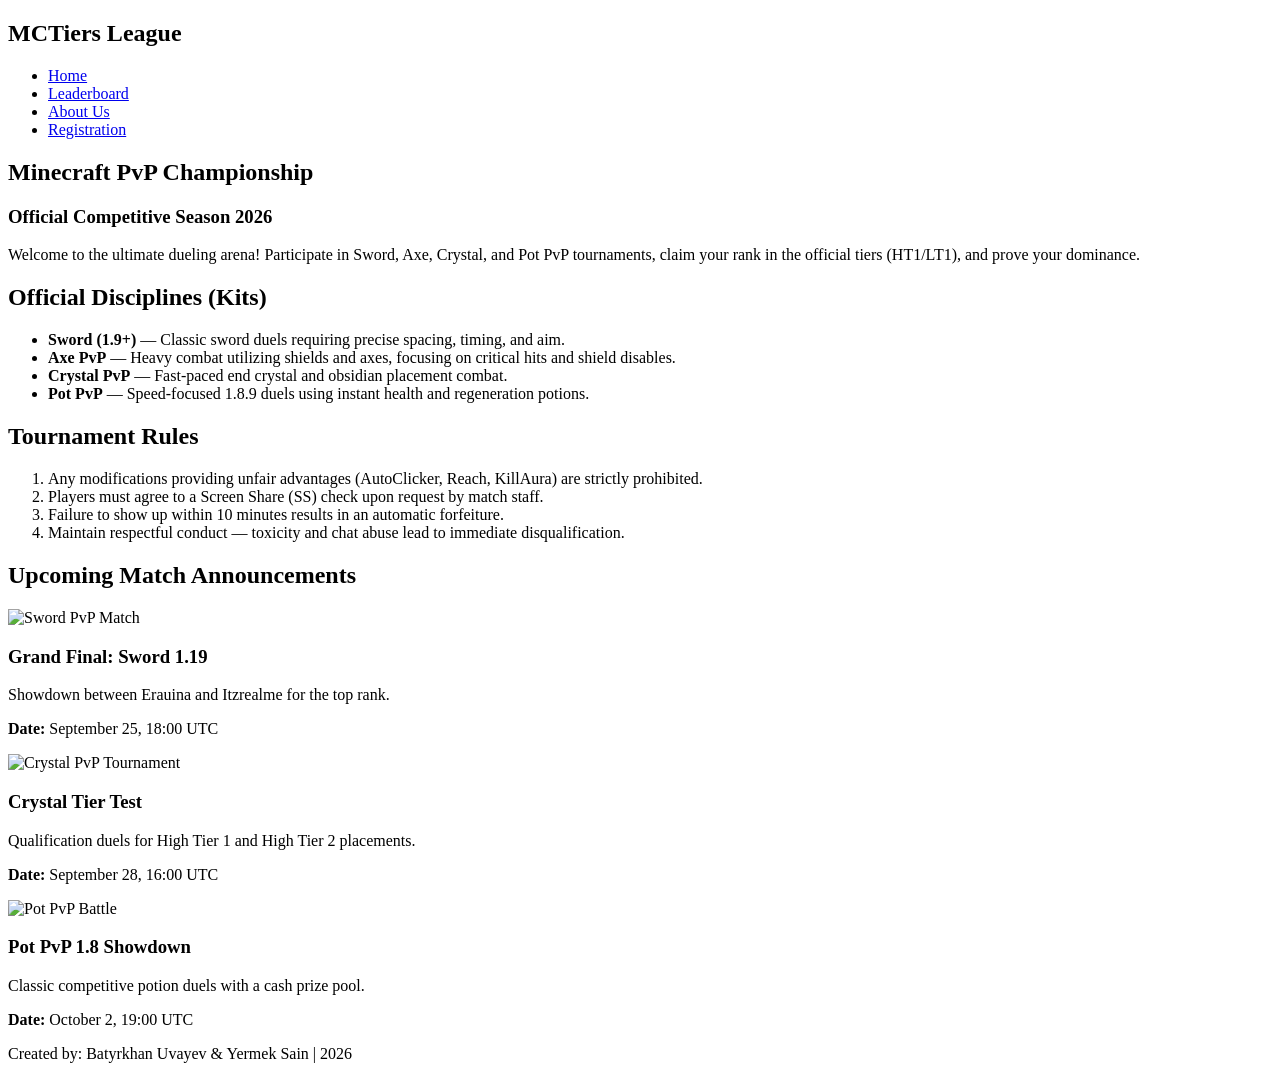
==== index.html @ 1cc75e9a "Commit 1" ====
<!DOCTYPE html>
<html lang="en">
<head>
    <meta charset="UTF-8">
    <meta name="viewport" content="width=device-width, initial-scale=1.0">
    <title>Minecraft PvP Championship - Hub</title>
    <link rel="stylesheet" href="css/style.css">
</head>
<body>

    <header id="main-header">
        <div class="container">
            <h2>MCTiers League</h2>
            <nav>
                <ul>
                    <li><a href="index.html" class="active">Home</a></li>
                    <li><a href="leaderboard.html">Leaderboard</a></li>
                    <li><a href="about.html">About Us</a></li>
                    <li><a href="contact.html">Registration</a></li>
                </ul>
            </nav>
        </div>
    </header>

    <main class="container">
        
        <section class="hero-banner">
            <h1>Minecraft PvP Championship</h1>
            <h3 class="subtitle">Official Competitive Season 2026</h3>
            <p>Welcome to the ultimate dueling arena! Participate in Sword, Axe, Crystal, and Pot PvP tournaments, claim your rank in the official tiers (HT1/LT1), and prove your dominance.</p>
        </section>

        <section class="rules-section">
            <h2>Official Disciplines (Kits)</h2>
            <ul>
                <li><strong>Sword (1.9+)</strong> — Classic sword duels requiring precise spacing, timing, and aim.</li>
                <li><strong>Axe PvP</strong> — Heavy combat utilizing shields and axes, focusing on critical hits and shield disables.</li>
                <li><strong>Crystal PvP</strong> — Fast-paced end crystal and obsidian placement combat.</li>
                <li><strong>Pot PvP</strong> — Speed-focused 1.8.9 duels using instant health and regeneration potions.</li>
            </ul>
        </section>

        <section class="rules-section">
            <h2>Tournament Rules</h2>
            <ol>
                <li>Any modifications providing unfair advantages (AutoClicker, Reach, KillAura) are strictly prohibited.</li>
                <li>Players must agree to a Screen Share (SS) check upon request by match staff.</li>
                <li>Failure to show up within 10 minutes results in an automatic forfeiture.</li>
                <li>Maintain respectful conduct — toxicity and chat abuse lead to immediate disqualification.</li>
            </ol>
        </section>

        <h2>Upcoming Match Announcements</h2>
        <div class="cards-grid">
            <div class="match-card">
                <img src="images/sword.png" alt="Sword PvP Match">
                <div class="card-body">
                    <h3>Grand Final: Sword 1.19</h3>
                    <p>Showdown between Erauina and Itzrealme for the top rank.</p>
                    <p><strong>Date:</strong> September 25, 18:00 UTC</p>
                </div>
            </div>

            <div class="match-card">
                <img src="images/crystal.png" alt="Crystal PvP Tournament">
                <div class="card-body">
                    <h3>Crystal Tier Test</h3>
                    <p>Qualification duels for High Tier 1 and High Tier 2 placements.</p>
                    <p><strong>Date:</strong> September 28, 16:00 UTC</p>
                </div>
            </div>

            <div class="match-card">
                <img src="images/pot.png" alt="Pot PvP Battle">
                <div class="card-body">
                    <h3>Pot PvP 1.8 Showdown</h3>
                    <p>Classic competitive potion duels with a cash prize pool.</p>
                    <p><strong>Date:</strong> October 2, 19:00 UTC</p>
                </div>
            </div>
        </div>

    </main>

    <footer>
        <p>Created by: Batyrkhan Uvayev & Yermek Sain | 2026</p>
    </footer>

</body>
</html>
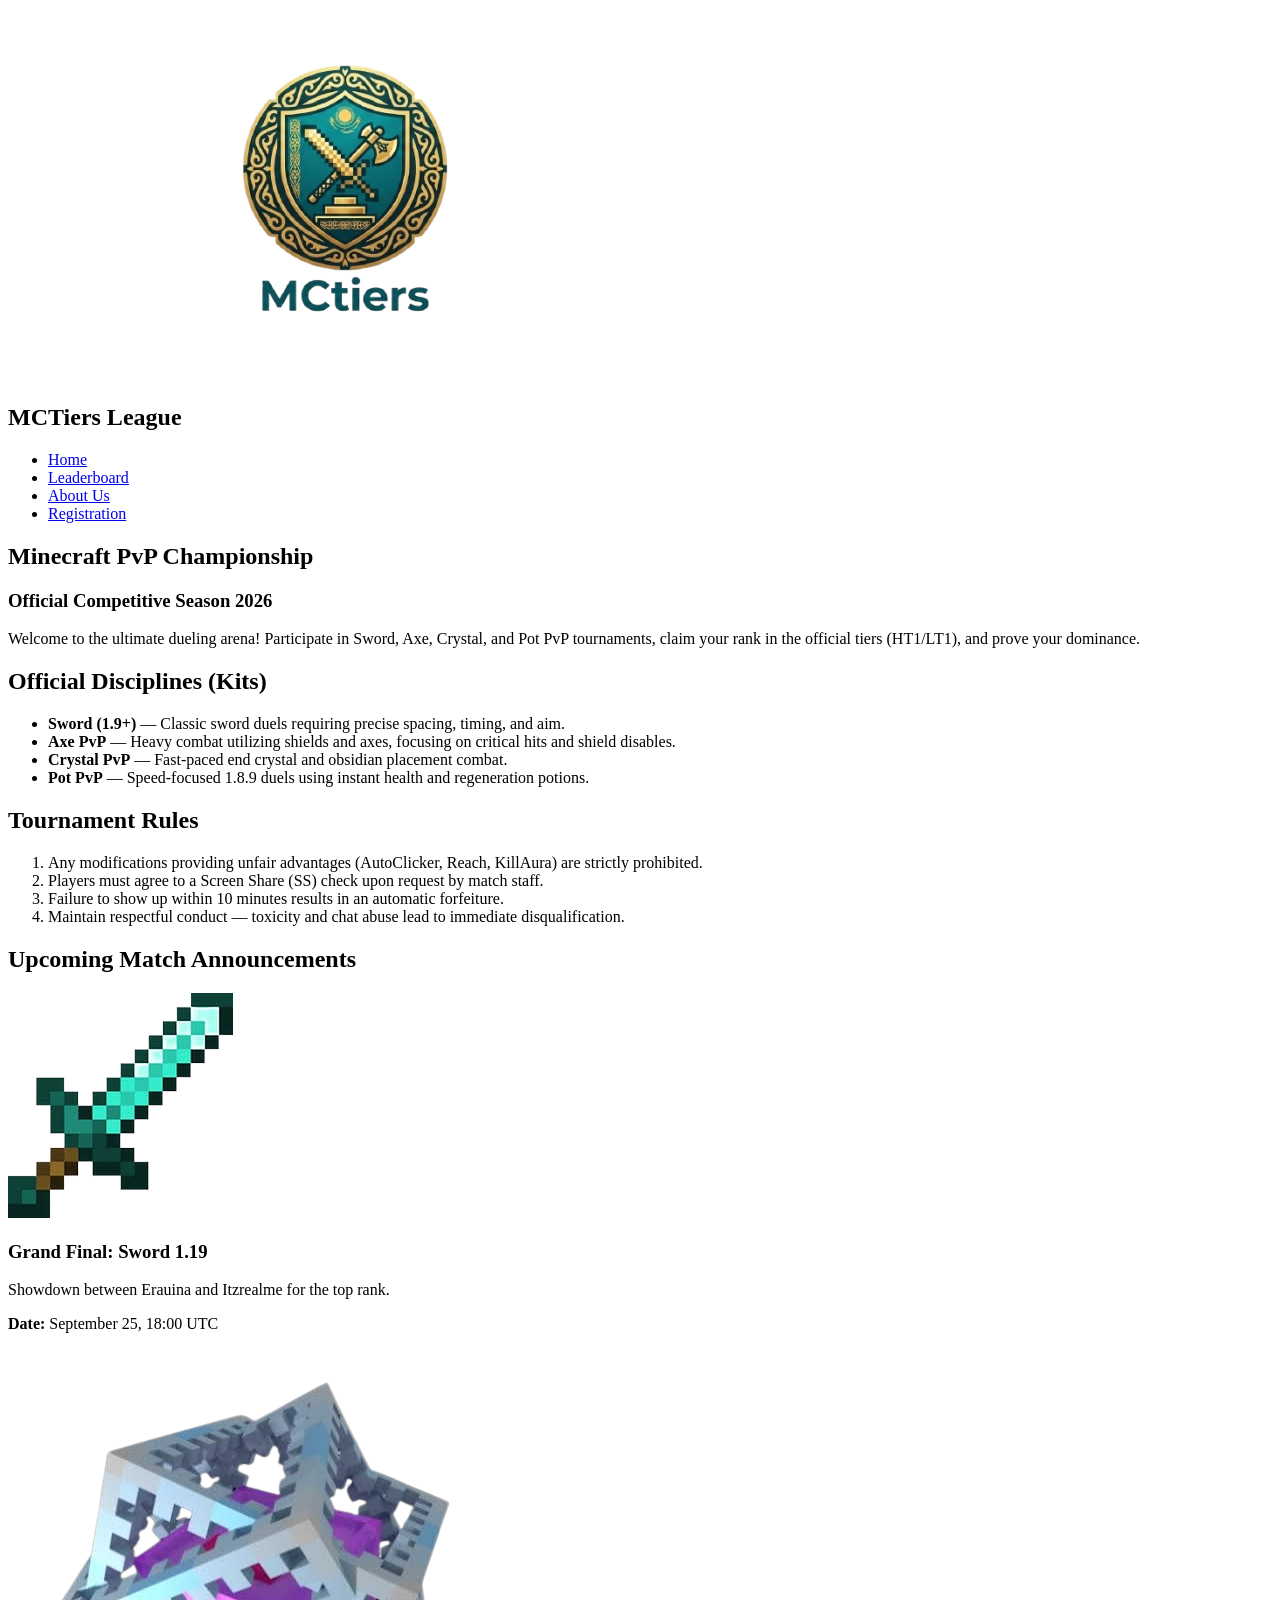
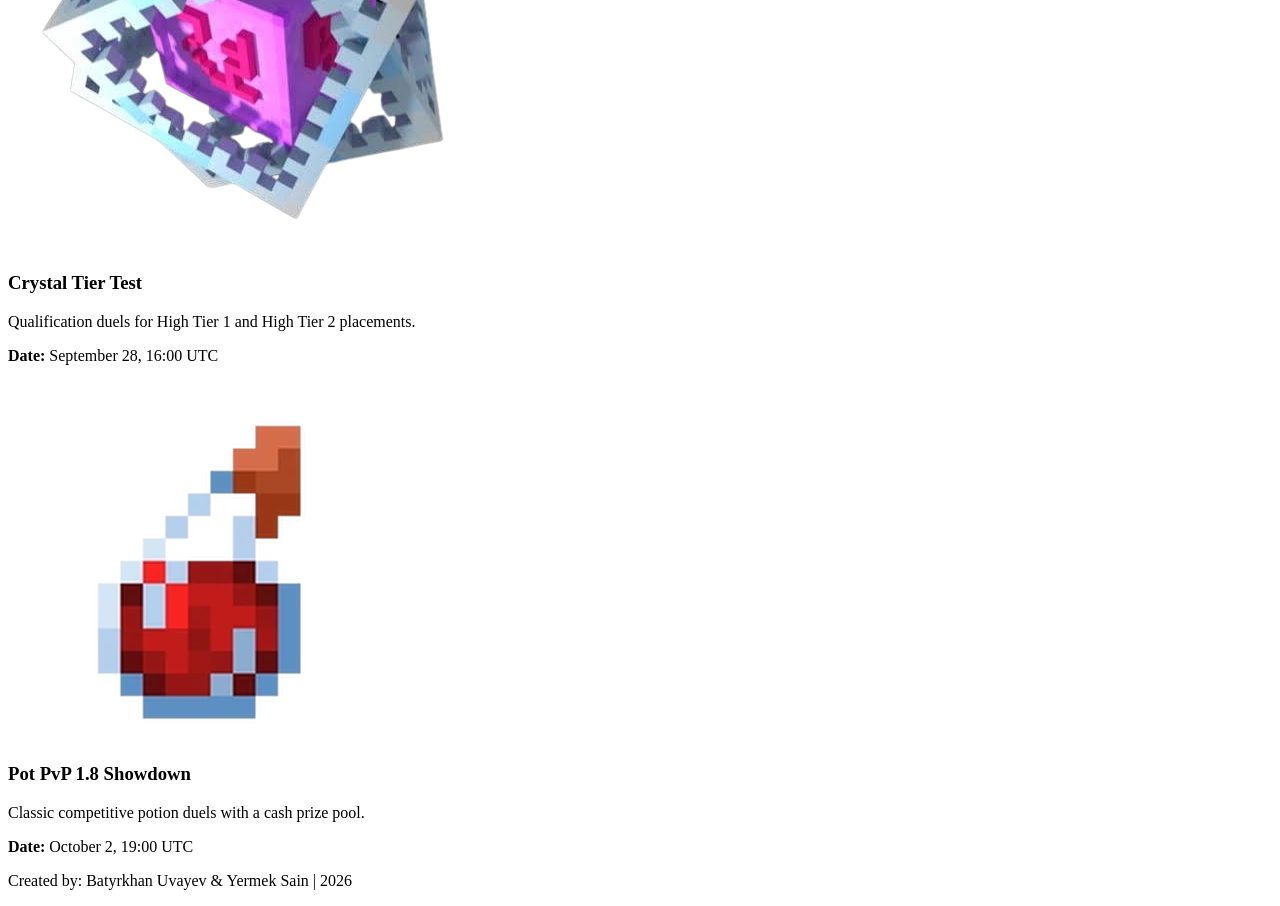
==== commit f06c1274: "final commit" ====
--- a/index.html
+++ b/index.html
@@ -10,7 +10,10 @@
 
     <header id="main-header">
         <div class="container">
-            <h2>MCTiers League</h2>
+            <div class="header-brand">
+                <img src="images/Gemini_Generated_Image_re1tjsre1tjsre1t-removebg-preview.png" alt="MCTiers Logo" class="logo-img">
+                <h2>MCTiers League</h2>
+            </div>
             <nav>
                 <ul>
                     <li><a href="index.html" class="active">Home</a></li>
@@ -53,7 +56,7 @@
         <h2>Upcoming Match Announcements</h2>
         <div class="cards-grid">
             <div class="match-card">
-                <img src="images/sword.png" alt="Sword PvP Match">
+                <img src="images/Без_названия-removebg-preview (1).png" alt="Sword PvP Match">
                 <div class="card-body">
                     <h3>Grand Final: Sword 1.19</h3>
                     <p>Showdown between Erauina and Itzrealme for the top rank.</p>
@@ -62,7 +65,7 @@
             </div>
 
             <div class="match-card">
-                <img src="images/crystal.png" alt="Crystal PvP Tournament">
+                <img src="images/crys-removebg-preview.png" alt="Crystal PvP Tournament">
                 <div class="card-body">
                     <h3>Crystal Tier Test</h3>
                     <p>Qualification duels for High Tier 1 and High Tier 2 placements.</p>
@@ -71,7 +74,7 @@
             </div>
 
             <div class="match-card">
-                <img src="images/pot.png" alt="Pot PvP Battle">
+                <img src="images/PotionDuels.webp" alt="Pot PvP Battle">
                 <div class="card-body">
                     <h3>Pot PvP 1.8 Showdown</h3>
                     <p>Classic competitive potion duels with a cash prize pool.</p>
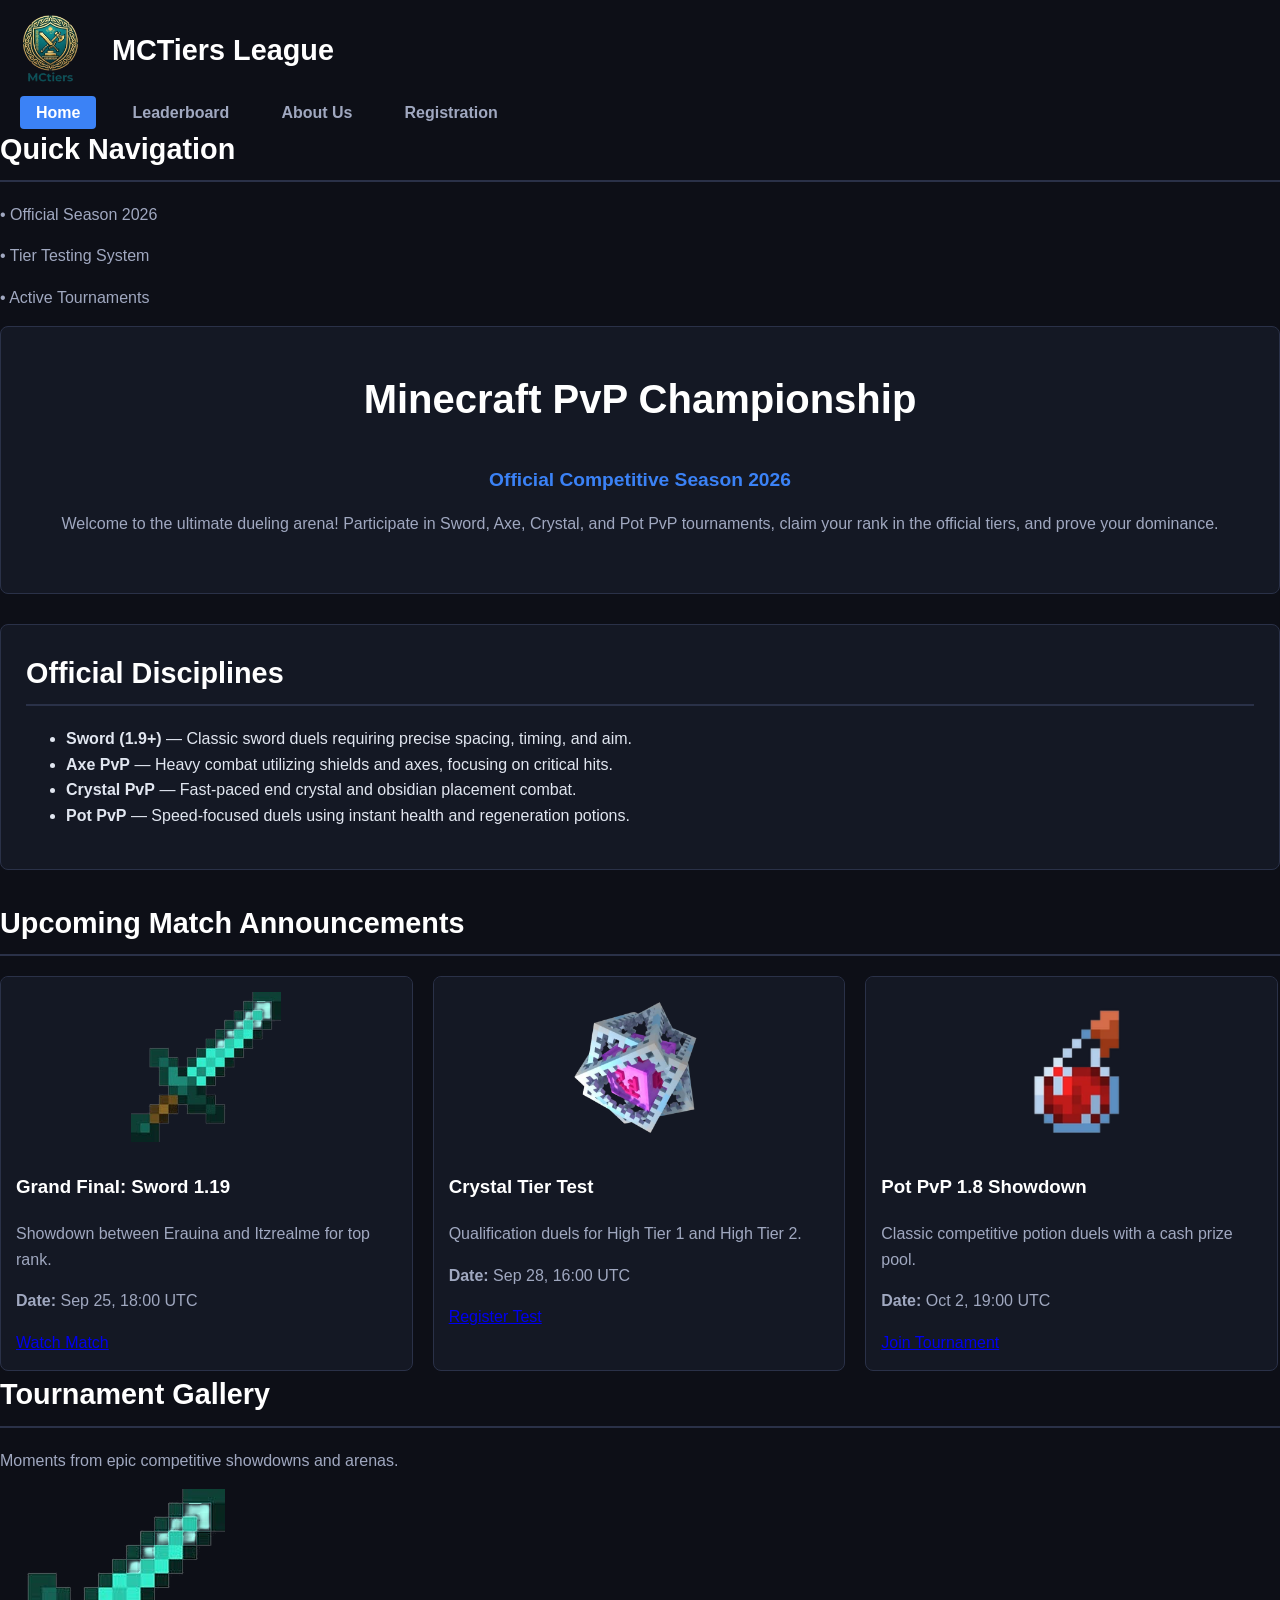
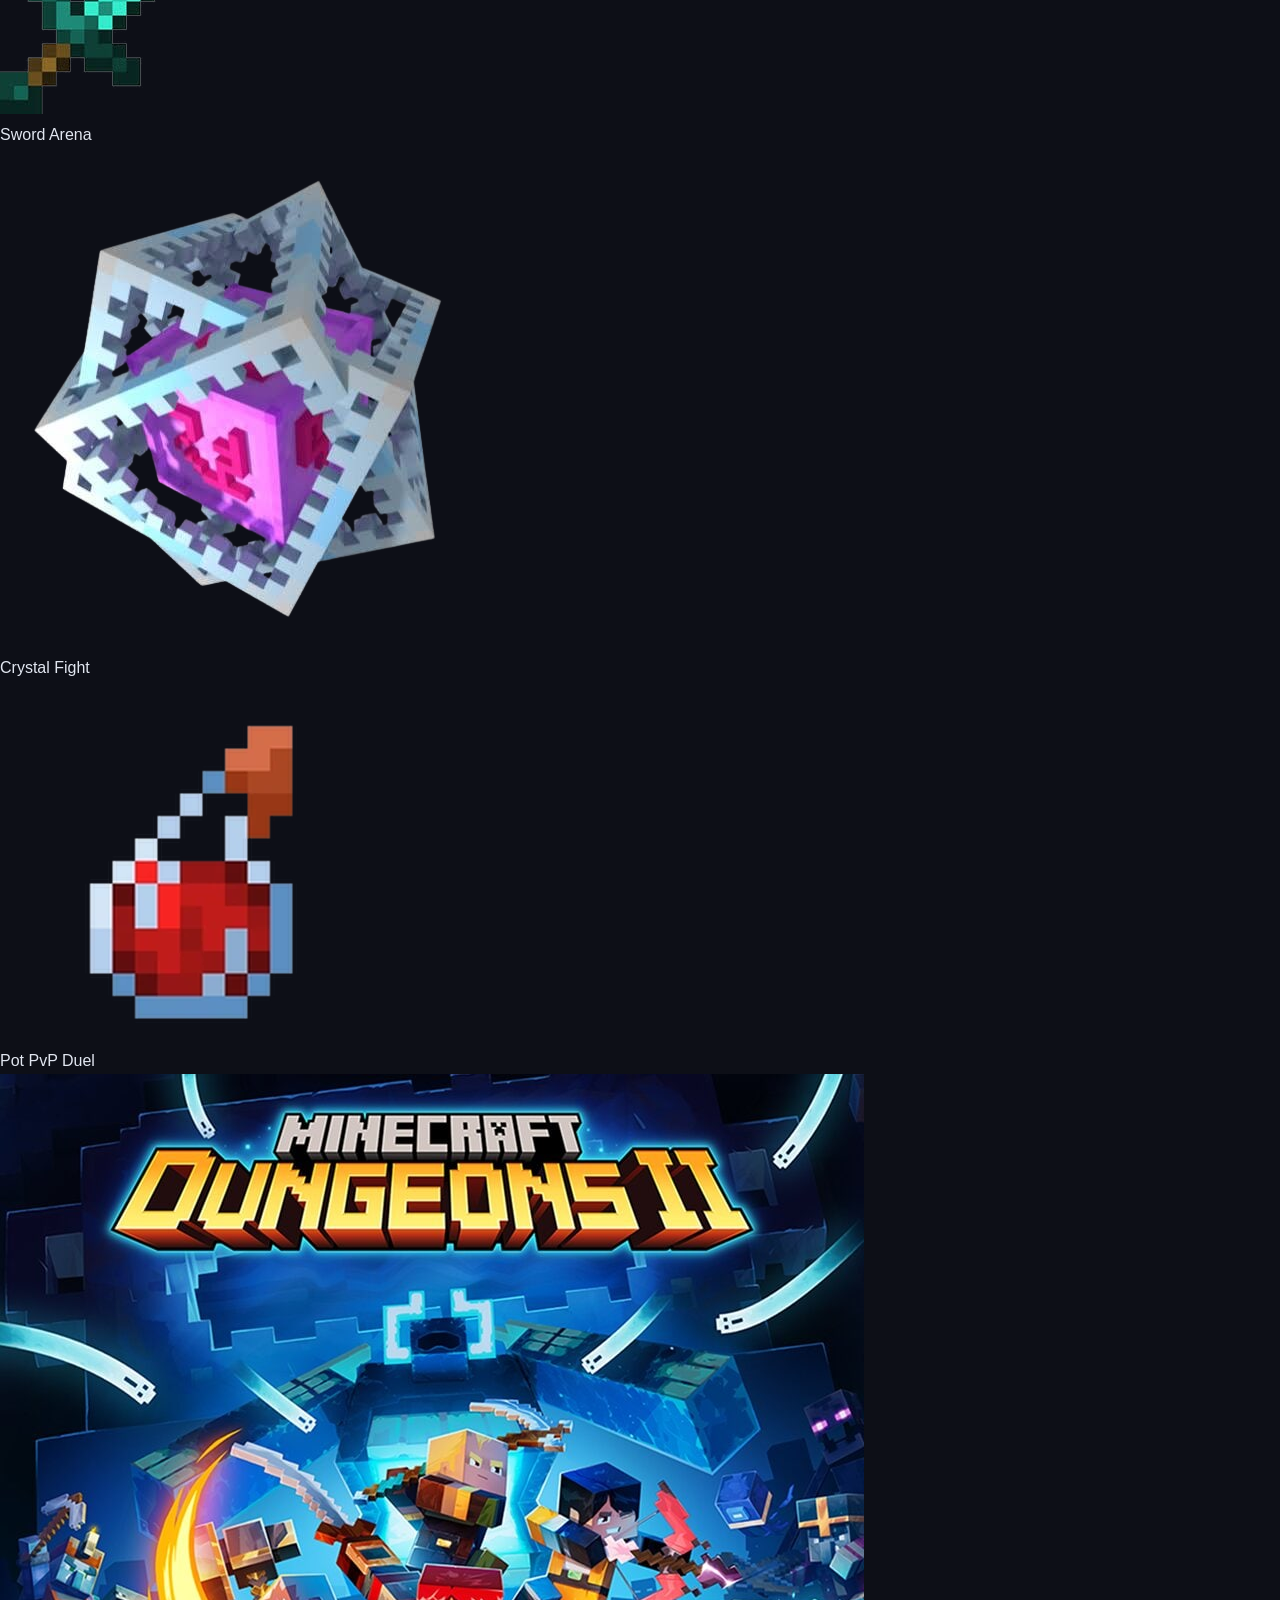
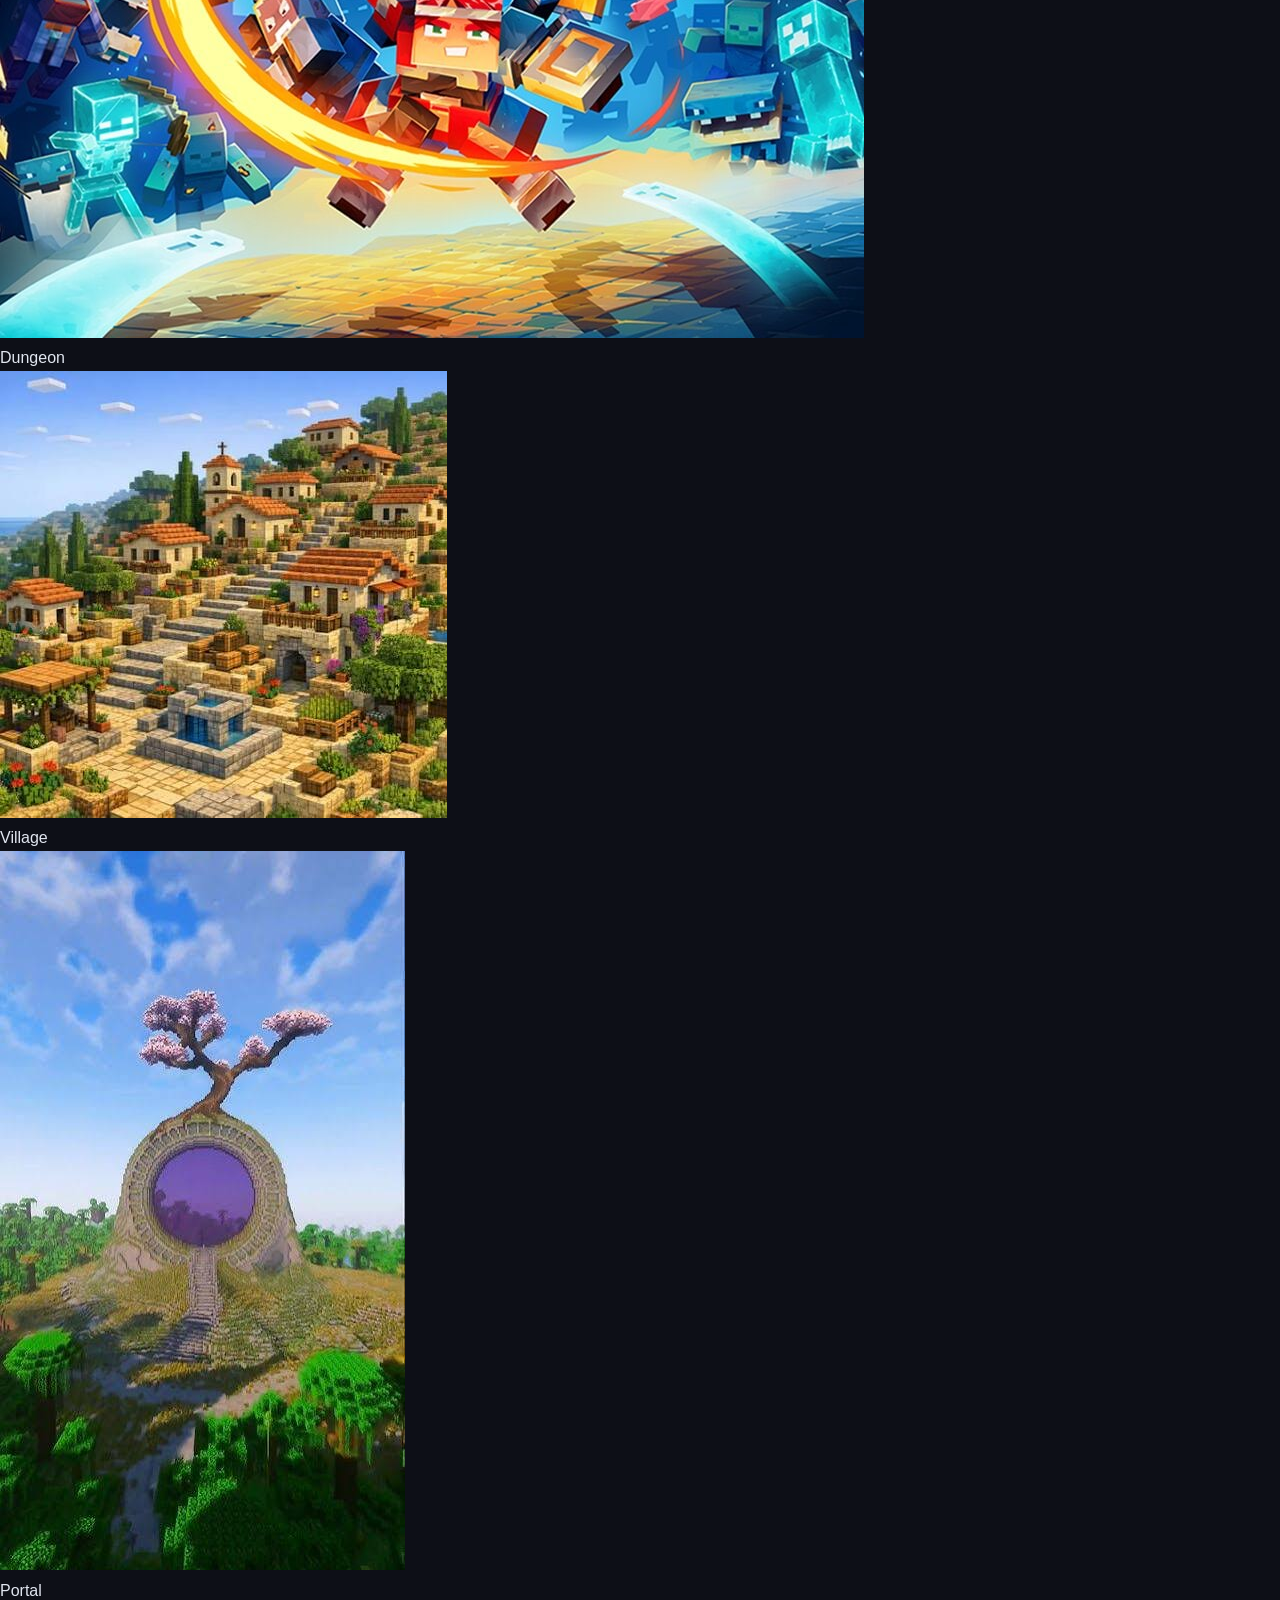
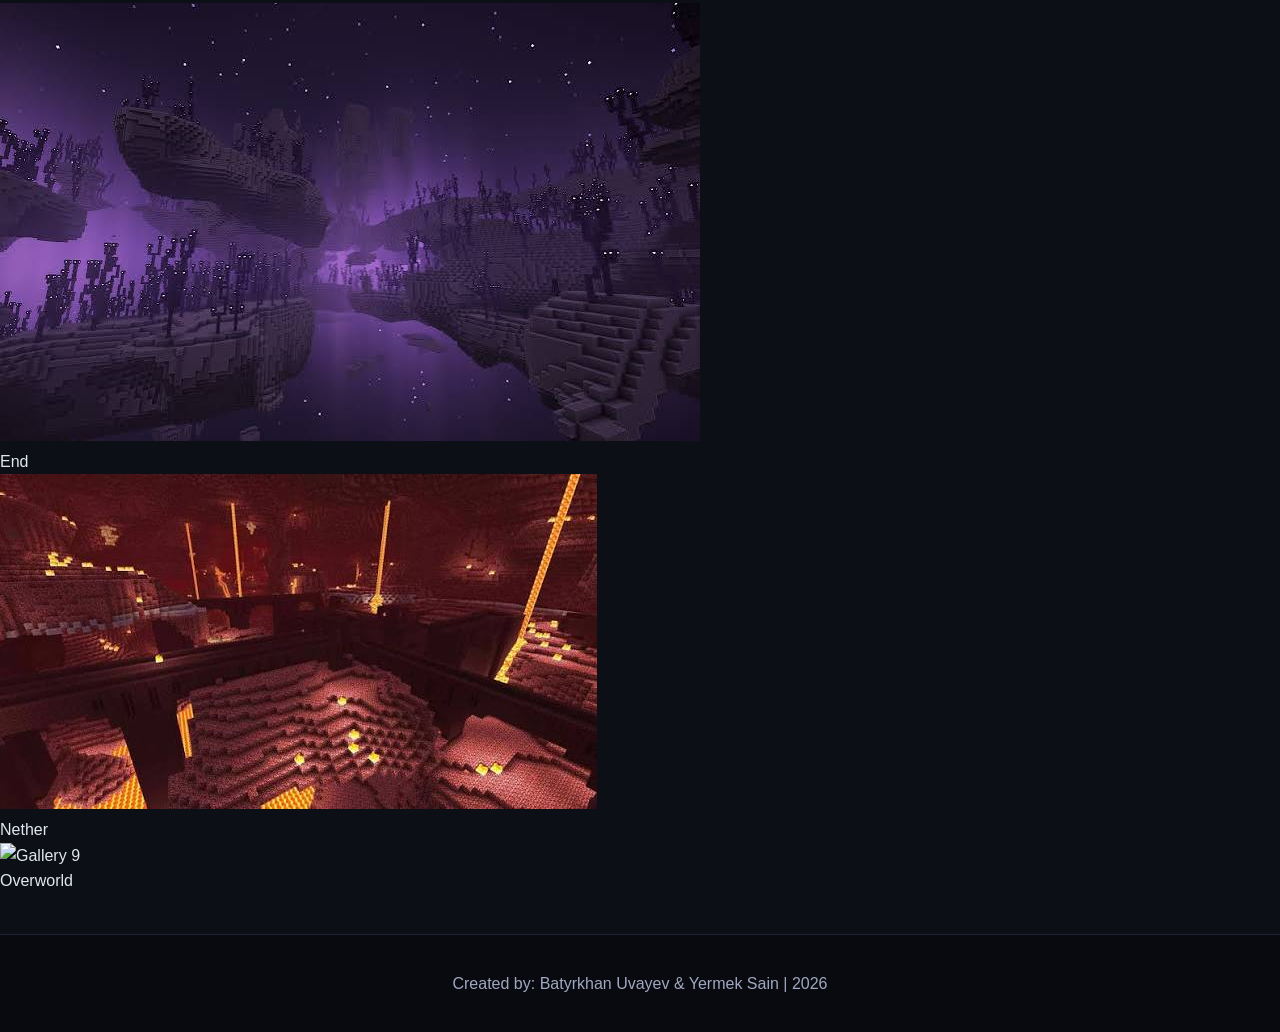
==== commit 69a9c656: "asik2" ====
--- a/index.html
+++ b/index.html
@@ -8,86 +8,127 @@
 </head>
 <body>
 
-    <header id="main-header">
-        <div class="container">
-            <div class="header-brand">
-                <img src="images/Gemini_Generated_Image_re1tjsre1tjsre1t-removebg-preview.png" alt="MCTiers Logo" class="logo-img">
-                <h2>MCTiers League</h2>
-            </div>
-            <nav>
-                <ul>
-                    <li><a href="index.html" class="active">Home</a></li>
-                    <li><a href="leaderboard.html">Leaderboard</a></li>
-                    <li><a href="about.html">About Us</a></li>
-                    <li><a href="contact.html">Registration</a></li>
-                </ul>
-            </nav>
+<div class="page">
+    <header>
+        <div class="header-brand">
+            <img src="images/logo.png" alt="MCTiers Logo" class="logo-img">
+            <h2>MCTiers League</h2>
         </div>
+        <nav>
+            <ul>
+                <li><a href="index.html" class="active">Home</a></li>
+                <li><a href="leaderboard.html">Leaderboard</a></li>
+                <li><a href="about.html">About Us</a></li>
+                <li><a href="contact.html">Registration</a></li>
+            </ul>
+        </nav>
     </header>
 
-    <main class="container">
-        
+    <aside>
+        <h2>Quick Navigation</h2>
+        <p>• Official Season 2026</p>
+        <p>• Tier Testing System</p>
+        <p>• Active Tournaments</p>
+    </aside>
+
+    <main>
         <section class="hero-banner">
             <h1>Minecraft PvP Championship</h1>
             <h3 class="subtitle">Official Competitive Season 2026</h3>
-            <p>Welcome to the ultimate dueling arena! Participate in Sword, Axe, Crystal, and Pot PvP tournaments, claim your rank in the official tiers (HT1/LT1), and prove your dominance.</p>
+            <p>Welcome to the ultimate dueling arena! Participate in Sword, Axe, Crystal, and Pot PvP tournaments, claim your rank in the official tiers, and prove your dominance.</p>
         </section>
 
         <section class="rules-section">
-            <h2>Official Disciplines (Kits)</h2>
+            <h2>Official Disciplines</h2>
             <ul>
                 <li><strong>Sword (1.9+)</strong> — Classic sword duels requiring precise spacing, timing, and aim.</li>
-                <li><strong>Axe PvP</strong> — Heavy combat utilizing shields and axes, focusing on critical hits and shield disables.</li>
+                <li><strong>Axe PvP</strong> — Heavy combat utilizing shields and axes, focusing on critical hits.</li>
                 <li><strong>Crystal PvP</strong> — Fast-paced end crystal and obsidian placement combat.</li>
-                <li><strong>Pot PvP</strong> — Speed-focused 1.8.9 duels using instant health and regeneration potions.</li>
+                <li><strong>Pot PvP</strong> — Speed-focused duels using instant health and regeneration potions.</li>
             </ul>
-        </section>
-
-        <section class="rules-section">
-            <h2>Tournament Rules</h2>
-            <ol>
-                <li>Any modifications providing unfair advantages (AutoClicker, Reach, KillAura) are strictly prohibited.</li>
-                <li>Players must agree to a Screen Share (SS) check upon request by match staff.</li>
-                <li>Failure to show up within 10 minutes results in an automatic forfeiture.</li>
-                <li>Maintain respectful conduct — toxicity and chat abuse lead to immediate disqualification.</li>
-            </ol>
         </section>
 
         <h2>Upcoming Match Announcements</h2>
         <div class="cards-grid">
             <div class="match-card">
-                <img src="images/Без_названия-removebg-preview (1).png" alt="Sword PvP Match">
+                <img src="images/Без_названия-removebg-preview (1).png" alt="Sword PvP" class="pixel-icon">
                 <div class="card-body">
                     <h3>Grand Final: Sword 1.19</h3>
-                    <p>Showdown between Erauina and Itzrealme for the top rank.</p>
-                    <p><strong>Date:</strong> September 25, 18:00 UTC</p>
+                    <p>Showdown between Erauina and Itzrealme for top rank.</p>
+                    <p><strong>Date:</strong> Sep 25, 18:00 UTC</p>
+                    <a href="contact.html" class="card-btn">Watch Match</a>
                 </div>
             </div>
 
             <div class="match-card">
-                <img src="images/crys-removebg-preview.png" alt="Crystal PvP Tournament">
+                <img src="images/crys-removebg-preview.png" alt="Crystal PvP" class="pixel-icon">
                 <div class="card-body">
                     <h3>Crystal Tier Test</h3>
-                    <p>Qualification duels for High Tier 1 and High Tier 2 placements.</p>
-                    <p><strong>Date:</strong> September 28, 16:00 UTC</p>
+                    <p>Qualification duels for High Tier 1 and High Tier 2.</p>
+                    <p><strong>Date:</strong> Sep 28, 16:00 UTC</p>
+                    <a href="contact.html" class="card-btn">Register Test</a>
                 </div>
             </div>
 
             <div class="match-card">
-                <img src="images/PotionDuels.webp" alt="Pot PvP Battle">
+                <img src="images/PotionDuels.webp" alt="Pot PvP" class="pixel-icon">
                 <div class="card-body">
                     <h3>Pot PvP 1.8 Showdown</h3>
                     <p>Classic competitive potion duels with a cash prize pool.</p>
-                    <p><strong>Date:</strong> October 2, 19:00 UTC</p>
+                    <p><strong>Date:</strong> Oct 2, 19:00 UTC</p>
+                    <a href="contact.html" class="card-btn">Join Tournament</a>
                 </div>
             </div>
         </div>
 
+        <section class="gallery-section">
+            <h2>Tournament Gallery</h2>
+            <p>Moments from epic competitive showdowns and arenas.</p>
+            <div class="gallery-grid">
+                <div class="gallery-item">
+                    <img src="images/Без_названия-removebg-preview (1).png" alt="Gallery 1" class="pixel-icon">
+                    <div class="gallery-overlay"><span>Sword Arena</span></div>
+                </div>
+                <div class="gallery-item">
+                    <img src="images/crys-removebg-preview.png" alt="Gallery 2" class="pixel-icon">
+                    <div class="gallery-overlay"><span>Crystal Fight</span></div>
+                </div>
+                <div class="gallery-item">
+                    <img src="images/PotionDuels.webp" alt="Gallery 3" class="pixel-icon">
+                    <div class="gallery-overlay"><span>Pot PvP Duel</span></div>
+                </div>
+                <div class="gallery-item">
+                    <img src="images/dungeon.jpg" alt="Gallery 4">
+                    <div class="gallery-overlay"><span>Dungeon</span></div>
+                </div>
+                <div class="gallery-item">
+                    <img src="images/village.jpg" alt="Gallery 5">
+                    <div class="gallery-overlay"><span>Village</span></div>
+                </div>
+                <div class="gallery-item">
+                    <img src="images/portal.jpg" alt="Gallery 6">
+                    <div class="gallery-overlay"><span>Portal</span></div>
+                </div>
+                <div class="gallery-item">
+                    <img src="images/end.jpg" alt="Gallery 7">
+                    <div class="gallery-overlay"><span>End</span></div>
+                </div>
+                <div class="gallery-item">
+                    <img src="images/nether.jpg" alt="Gallery 8">
+                    <div class="gallery-overlay"><span>Nether</span></div>
+                </div>
+                <div class="gallery-item">
+                    <img src="images/Overworld.jpg" alt="Gallery 9">
+                    <div class="gallery-overlay"><span>Overworld</span></div>
+                </div>
+            </div>
+        </section>
     </main>
 
     <footer>
         <p>Created by: Batyrkhan Uvayev & Yermek Sain | 2026</p>
     </footer>
+</div>
 
 </body>
 </html>
--- a/css/style.css
+++ b/css/style.css
@@ -0,0 +1,275 @@
+
+body {
+    margin: 0;
+    padding: 0;
+    background-color: #0d0f17;
+    color: #e1e6f0;
+    font-family: 'Segoe UI', Tahoma, Geneva, Verdana, sans-serif;
+    line-height: 1.6;
+}
+
+h1, h2, h3 {
+    margin-top: 0;
+    color: #ffffff;
+}
+
+h1 {
+    font-size: 2.5rem;
+}
+
+h2 {
+    font-size: 1.8rem;
+    border-bottom: 2px solid #2a3148;
+    padding-bottom: 8px;
+    margin-bottom: 20px;
+}
+
+p {
+    font-size: 1rem;
+    color: #a0a8c0;
+}
+
+table {
+    width: 100%;
+    border-collapse: collapse;
+    margin-top: 15px;
+}
+
+footer {
+    background-color: #080a10;
+    text-align: center;
+    padding: 20px 0;
+    margin-top: 40px;
+    border-top: 1px solid #1e2436;
+}
+
+
+#main-header {
+    background-color: #141824;
+    border-bottom: 2px solid #2a3148;
+    padding: 15px 0;
+}
+
+#registration-form {
+    background-color: #141824;
+    padding: 30px;
+    border-radius: 8px;
+    border: 1px solid #2a3148;
+    max-width: 600px;
+    margin: 0 auto;
+}
+
+
+.header-brand {
+    display: flex;
+    align-items: center;
+    gap: 12px;
+}
+
+.header-brand h2 {
+    margin-bottom: 0;
+    border-bottom: none;
+    padding-bottom: 0;
+}
+
+.logo-img {
+    width: 100px;
+    height: 100px;
+    border-radius: 4px;
+    object-fit: cover;
+}
+
+
+header .container {
+    display: flex;
+    justify-content: space-between;
+    align-items: center;
+}
+
+nav ul {
+    list-style: none;
+    margin: 0;
+    padding: 0;
+    display: flex;
+}
+
+nav li {
+    margin-left: 20px;
+}
+
+nav a {
+    color: #a0a8c0;
+    text-decoration: none;
+    font-weight: 600;
+    padding: 8px 16px;
+    border-radius: 4px;
+    transition: 0.3s;
+}
+
+nav a:hover {
+    background-color: #2a3148;
+    color: #ffffff;
+}
+
+nav a.active {
+    background-color: #3b82f6;
+    color: #ffffff;
+}
+
+table th {
+    background-color: #1c2234;
+    color: #ffffff;
+    text-align: left;
+    padding: 12px;
+    font-weight: 600;
+}
+
+table td {
+    padding: 10px 12px;
+    border-bottom: 1px solid #1e2436;
+}
+
+.form-group input,
+.form-group select,
+.form-group textarea {
+    width: 100%;
+    padding: 10px;
+    background-color: #0d0f17;
+    border: 1px solid #2a3148;
+    border-radius: 4px;
+    color: #ffffff;
+    box-sizing: border-box;
+    margin-top: 5px;
+}
+
+
+.container {
+    width: 85%;
+    max-width: 1100px;
+    margin: 0 auto;
+    padding: 20px 0;
+}
+
+.hero-banner {
+    background-color: #141824;
+    border-radius: 8px;
+    padding: 40px;
+    margin-bottom: 30px;
+    border: 1px solid #2a3148;
+    text-align: center;
+}
+
+.subtitle {
+    color: #3b82f6;
+    font-size: 1.2rem;
+    margin-bottom: 15px;
+}
+
+.rules-section, .kits-section {
+    background-color: #141824;
+    border-radius: 8px;
+    padding: 25px;
+    margin-bottom: 30px;
+    border: 1px solid #2a3148;
+}
+
+.cards-grid {
+    display: flex;
+    gap: 20px;
+    flex-wrap: wrap;
+}
+
+.match-card {
+    background-color: #141824;
+    border: 1px solid #2a3148;
+    border-radius: 8px;
+    width: calc(33.333% - 14px);
+    overflow: hidden;
+    box-sizing: border-box;
+}
+
+.match-card img {
+    width: 100%;
+    height: 180px;
+    object-fit: contain;
+    background-color: #141824;
+    padding: 15px;
+    box-sizing: border-box;
+    display: block;
+}
+
+.card-body {
+    padding: 15px;
+}
+
+.leaderboard-table {
+    background-color: #141824;
+    border-radius: 8px;
+    overflow: hidden;
+    border: 1px solid #2a3148;
+}
+
+.leaderboard-table tr:hover {
+    background-color: #1a2030;
+}
+
+.top-1 {
+    color: #ffb700;
+    font-weight: bold;
+}
+
+.top-2 {
+    color: #c0c0c0;
+    font-weight: bold;
+}
+
+.top-3 {
+    color: #cd7f32;
+    font-weight: bold;
+}
+
+.tier-ht1 { color: #ff4757; font-weight: bold; }
+.tier-lt1 { color: #ffa502; font-weight: bold; }
+.tier-ht2 { color: #2ed573; font-weight: bold; }
+.tier-lt2 { color: #1e90ff; font-weight: bold; }
+.tier-ht3 { color: #70a1ff; font-weight: bold; }
+.tier-lt3 { color: #a4b0be; font-weight: bold; }
+
+.team-grid {
+    display: flex;
+    gap: 20px;
+}
+
+.member-card {
+    background-color: #141824;
+    border: 1px solid #2a3148;
+    border-radius: 8px;
+    padding: 20px;
+    text-align: center;
+    width: 50%;
+}
+
+.form-group {
+    margin-bottom: 20px;
+}
+
+.form-group label {
+    display: block;
+    font-weight: 600;
+}
+
+.btn {
+    background-color: #3b82f6;
+    color: #ffffff;
+    padding: 12px 24px;
+    border: none;
+    border-radius: 4px;
+    cursor: pointer;
+    font-weight: bold;
+    font-size: 1rem;
+    width: 100%;
+}
+
+.btn:hover {
+    background-color: #2563ed;
+}
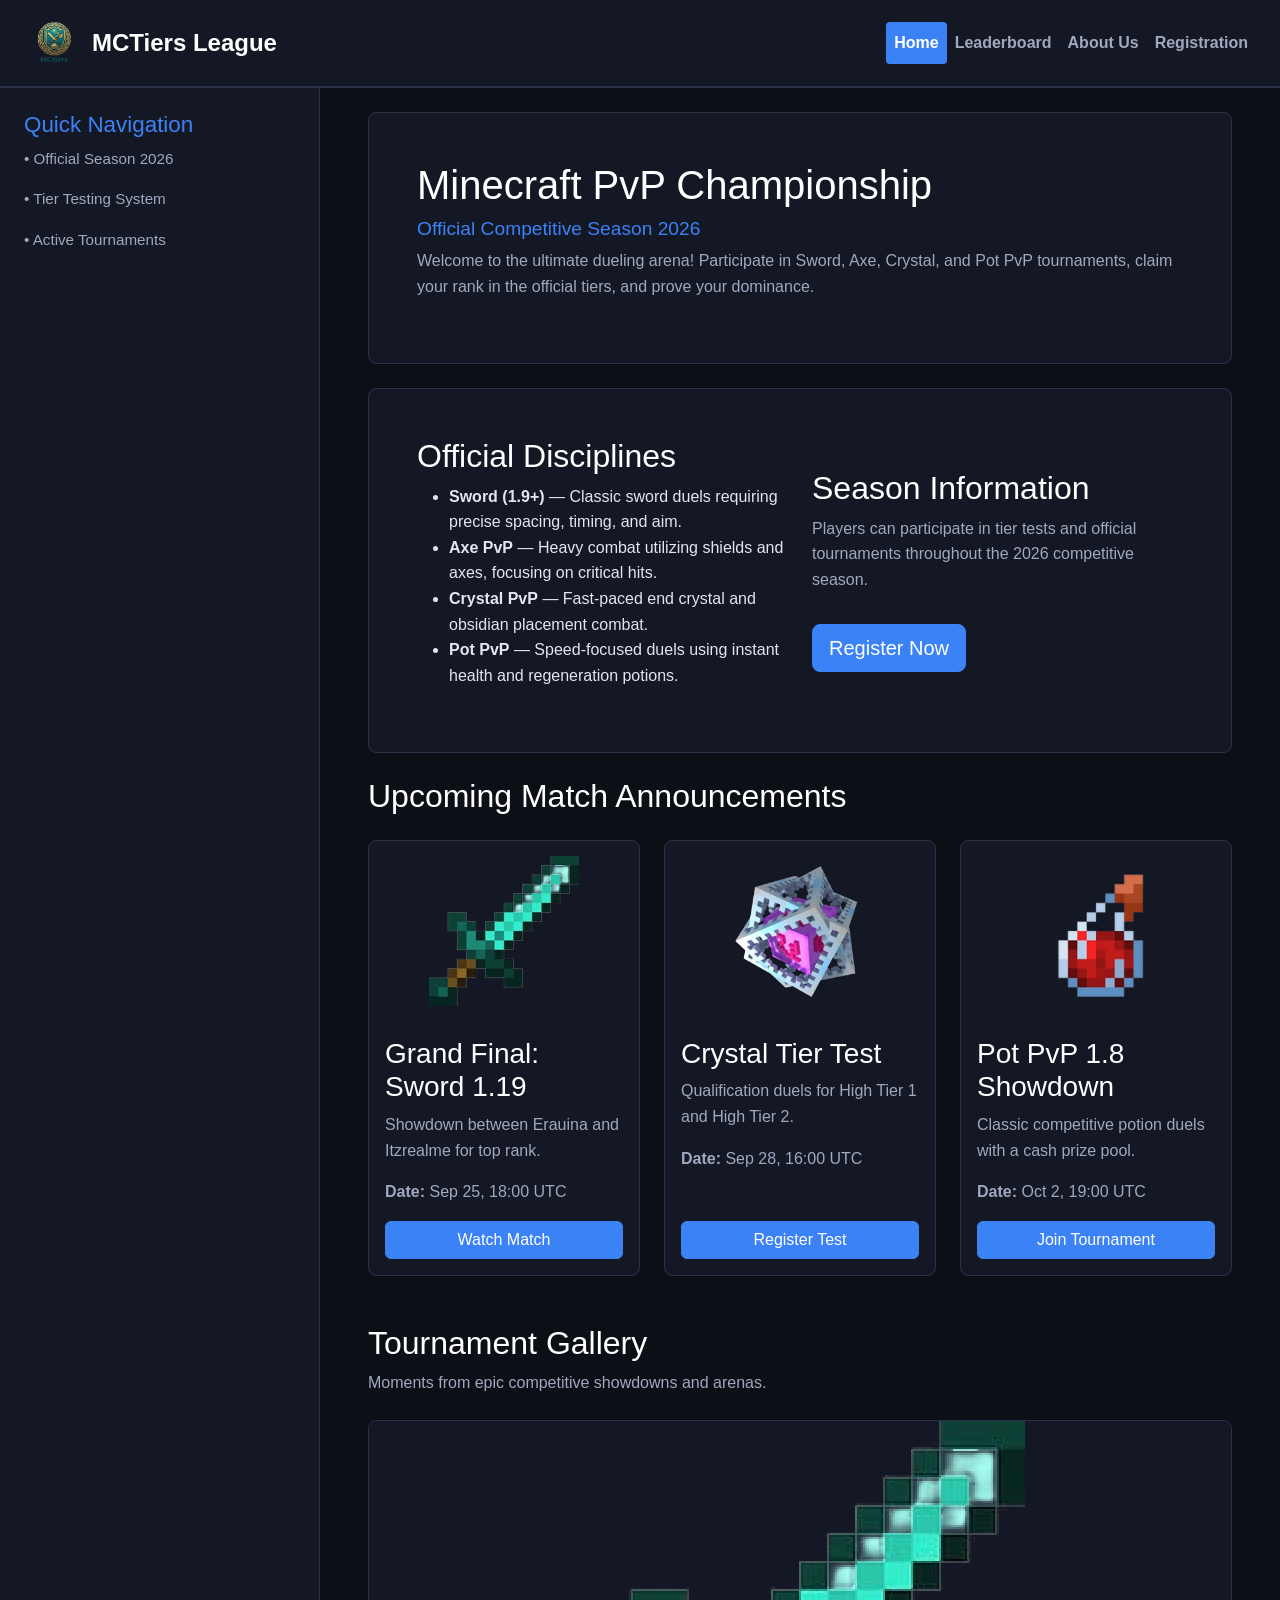
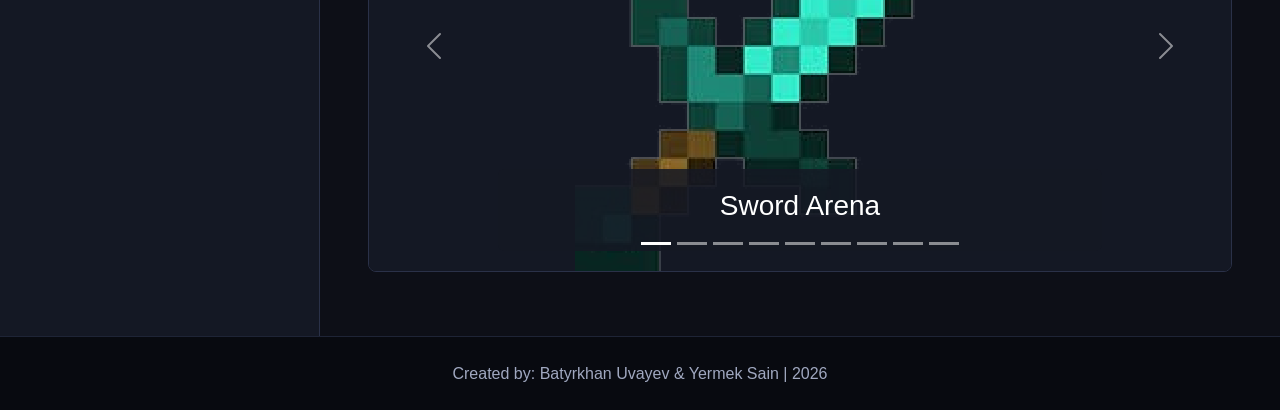
==== commit 749bb5af: "asik3" ====
--- a/index.html
+++ b/index.html
@@ -4,131 +4,243 @@
     <meta charset="UTF-8">
     <meta name="viewport" content="width=device-width, initial-scale=1.0">
     <title>Minecraft PvP Championship - Hub</title>
+    <link href="https://cdn.jsdelivr.net/npm/bootstrap@5.3.3/dist/css/bootstrap.min.css" rel="stylesheet">
     <link rel="stylesheet" href="css/style.css">
 </head>
 <body>
 
 <div class="page">
+
     <header>
-        <div class="header-brand">
-            <img src="images/logo.png" alt="MCTiers Logo" class="logo-img">
-            <h2>MCTiers League</h2>
-        </div>
-        <nav>
-            <ul>
-                <li><a href="index.html" class="active">Home</a></li>
-                <li><a href="leaderboard.html">Leaderboard</a></li>
-                <li><a href="about.html">About Us</a></li>
-                <li><a href="contact.html">Registration</a></li>
-            </ul>
+        <nav class="navbar navbar-expand-lg navbar-dark">
+            <div class="container-fluid px-sm-2 px-lg-4">
+                <a class="navbar-brand d-flex align-items-center gap-2" href="index.html">
+                    <img src="images/logo.png" alt="MCTiers League logo" class="logo-img">
+                    <span>MCTiers League</span>
+                </a>
+
+                <button class="navbar-toggler" type="button" data-bs-toggle="collapse" data-bs-target="#mainNav"
+                        aria-controls="mainNav" aria-expanded="false" aria-label="Toggle navigation">
+                    <span class="navbar-toggler-icon"></span>
+                </button>
+
+                <div class="collapse navbar-collapse" id="mainNav">
+                    <ul class="navbar-nav ms-auto">
+                        <li class="nav-item">
+                            <a class="nav-link active" href="index.html" aria-current="page">Home</a>
+                        </li>
+                        <li class="nav-item">
+                            <a class="nav-link" href="leaderboard.html">Leaderboard</a>
+                        </li>
+                        <li class="nav-item">
+                            <a class="nav-link" href="about.html">About Us</a>
+                        </li>
+                        <li class="nav-item">
+                            <a class="nav-link" href="contact.html">Registration</a>
+                        </li>
+                    </ul>
+                </div>
+            </div>
         </nav>
     </header>
 
-    <aside>
-        <h2>Quick Navigation</h2>
-        <p>• Official Season 2026</p>
-        <p>• Tier Testing System</p>
-        <p>• Active Tournaments</p>
-    </aside>
-
-    <main>
-        <section class="hero-banner">
-            <h1>Minecraft PvP Championship</h1>
-            <h3 class="subtitle">Official Competitive Season 2026</h3>
-            <p>Welcome to the ultimate dueling arena! Participate in Sword, Axe, Crystal, and Pot PvP tournaments, claim your rank in the official tiers, and prove your dominance.</p>
-        </section>
-
-        <section class="rules-section">
-            <h2>Official Disciplines</h2>
-            <ul>
-                <li><strong>Sword (1.9+)</strong> — Classic sword duels requiring precise spacing, timing, and aim.</li>
-                <li><strong>Axe PvP</strong> — Heavy combat utilizing shields and axes, focusing on critical hits.</li>
-                <li><strong>Crystal PvP</strong> — Fast-paced end crystal and obsidian placement combat.</li>
-                <li><strong>Pot PvP</strong> — Speed-focused duels using instant health and regeneration potions.</li>
-            </ul>
-        </section>
-
-        <h2>Upcoming Match Announcements</h2>
-        <div class="cards-grid">
-            <div class="match-card">
-                <img src="images/Без_названия-removebg-preview (1).png" alt="Sword PvP" class="pixel-icon">
-                <div class="card-body">
-                    <h3>Grand Final: Sword 1.19</h3>
-                    <p>Showdown between Erauina and Itzrealme for top rank.</p>
-                    <p><strong>Date:</strong> Sep 25, 18:00 UTC</p>
-                    <a href="contact.html" class="card-btn">Watch Match</a>
-                </div>
-            </div>
-
-            <div class="match-card">
-                <img src="images/crys-removebg-preview.png" alt="Crystal PvP" class="pixel-icon">
-                <div class="card-body">
-                    <h3>Crystal Tier Test</h3>
-                    <p>Qualification duels for High Tier 1 and High Tier 2.</p>
-                    <p><strong>Date:</strong> Sep 28, 16:00 UTC</p>
-                    <a href="contact.html" class="card-btn">Register Test</a>
-                </div>
-            </div>
-
-            <div class="match-card">
-                <img src="images/PotionDuels.webp" alt="Pot PvP" class="pixel-icon">
-                <div class="card-body">
-                    <h3>Pot PvP 1.8 Showdown</h3>
-                    <p>Classic competitive potion duels with a cash prize pool.</p>
-                    <p><strong>Date:</strong> Oct 2, 19:00 UTC</p>
-                    <a href="contact.html" class="card-btn">Join Tournament</a>
-                </div>
-            </div>
+    <div class="container-fluid">
+        <div class="row">
+
+            <aside class="col-lg-3 px-sm-3 px-lg-4 py-4">
+                <h2>Quick Navigation</h2>
+                <p>• Official Season 2026</p>
+                <p>• Tier Testing System</p>
+                <p>• Active Tournaments</p>
+            </aside>
+
+            <main class="col-lg-9 py-4 px-sm-3 px-lg-5">
+
+                <section class="hero-banner p-3 p-lg-5 mb-4">
+                    <h1>Minecraft PvP Championship</h1>
+                    <h3 class="subtitle">Official Competitive Season 2026</h3>
+                    <p>Welcome to the ultimate dueling arena! Participate in Sword, Axe, Crystal, and Pot PvP tournaments, claim your rank in the official tiers, and prove your dominance.</p>
+                </section>
+
+                <section class="rules-section p-3 p-lg-5 mb-4">
+                    <div class="row g-4 align-items-center">
+                        <div class="col-lg-6">
+                            <h2>Official Disciplines</h2>
+                            <ul>
+                                <li><strong>Sword (1.9+)</strong> — Classic sword duels requiring precise spacing, timing, and aim.</li>
+                                <li><strong>Axe PvP</strong> — Heavy combat utilizing shields and axes, focusing on critical hits.</li>
+                                <li><strong>Crystal PvP</strong> — Fast-paced end crystal and obsidian placement combat.</li>
+                                <li><strong>Pot PvP</strong> — Speed-focused duels using instant health and regeneration potions.</li>
+                            </ul>
+                        </div>
+
+                        <div class="col-lg-6">
+                            <h2>Season Information</h2>
+                            <p>Players can participate in tier tests and official tournaments throughout the 2026 competitive season.</p>
+                            <a href="contact.html" class="btn btn-primary btn-lg mt-lg-3">Register Now</a>
+                        </div>
+                    </div>
+                </section>
+
+                <section class="mb-5">
+                    <h2 class="mb-4">Upcoming Match Announcements</h2>
+
+                    <div class="row g-4">
+
+                        <div class="col-sm-6 col-lg-4">
+                            <div class="card match-card h-100">
+                                <img src="images/Без_названия-removebg-preview (1).png"
+                                     class="card-img-top pixel-icon"
+                                     alt="Sword PvP match">
+                                <div class="card-body d-flex flex-column">
+                                    <h3 class="card-title">Grand Final: Sword 1.19</h3>
+                                    <p class="card-text">Showdown between Erauina and Itzrealme for top rank.</p>
+                                    <p class="card-text"><strong>Date:</strong> Sep 25, 18:00 UTC</p>
+                                    <a href="contact.html" class="btn btn-primary mt-auto">Watch Match</a>
+                                </div>
+                            </div>
+                        </div>
+
+                        <div class="col-sm-6 col-lg-4">
+                            <div class="card match-card h-100">
+                                <img src="images/crys-removebg-preview.png"
+                                     class="card-img-top pixel-icon"
+                                     alt="Crystal PvP match">
+                                <div class="card-body d-flex flex-column">
+                                    <h3 class="card-title">Crystal Tier Test</h3>
+                                    <p class="card-text">Qualification duels for High Tier 1 and High Tier 2.</p>
+                                    <p class="card-text"><strong>Date:</strong> Sep 28, 16:00 UTC</p>
+                                    <a href="contact.html" class="btn btn-primary mt-auto">Register Test</a>
+                                </div>
+                            </div>
+                        </div>
+
+                        <div class="col-sm-6 col-lg-4">
+                            <div class="card match-card h-100">
+                                <img src="images/PotionDuels.webp"
+                                     class="card-img-top pixel-icon"
+                                     alt="Pot PvP match">
+                                <div class="card-body d-flex flex-column">
+                                    <h3 class="card-title">Pot PvP 1.8 Showdown</h3>
+                                    <p class="card-text">Classic competitive potion duels with a cash prize pool.</p>
+                                    <p class="card-text"><strong>Date:</strong> Oct 2, 19:00 UTC</p>
+                                    <a href="contact.html" class="btn btn-primary mt-auto">Join Tournament</a>
+                                </div>
+                            </div>
+                        </div>
+
+                    </div>
+                </section>
+
+                <section class="gallery-section">
+                    <h2 class="mb-2">Tournament Gallery</h2>
+                    <p class="mb-4">Moments from epic competitive showdowns and arenas.</p>
+
+                    <div id="tournamentCarousel" class="carousel slide" data-bs-ride="carousel">
+
+                        <div class="carousel-indicators">
+                            <button type="button" data-bs-target="#tournamentCarousel" data-bs-slide-to="0" class="active" aria-current="true" aria-label="Slide 1"></button>
+                            <button type="button" data-bs-target="#tournamentCarousel" data-bs-slide-to="1" aria-label="Slide 2"></button>
+                            <button type="button" data-bs-target="#tournamentCarousel" data-bs-slide-to="2" aria-label="Slide 3"></button>
+                            <button type="button" data-bs-target="#tournamentCarousel" data-bs-slide-to="3" aria-label="Slide 4"></button>
+                            <button type="button" data-bs-target="#tournamentCarousel" data-bs-slide-to="4" aria-label="Slide 5"></button>
+                            <button type="button" data-bs-target="#tournamentCarousel" data-bs-slide-to="5" aria-label="Slide 6"></button>
+                            <button type="button" data-bs-target="#tournamentCarousel" data-bs-slide-to="6" aria-label="Slide 7"></button>
+                            <button type="button" data-bs-target="#tournamentCarousel" data-bs-slide-to="7" aria-label="Slide 8"></button>
+                            <button type="button" data-bs-target="#tournamentCarousel" data-bs-slide-to="8" aria-label="Slide 9"></button>
+                        </div>
+
+                        <div class="carousel-inner">
+
+                            <div class="carousel-item active">
+                                <img src="images/Без_названия-removebg-preview (1).png" class="d-block w-100 carousel-img" alt="Sword Arena">
+                                <div class="carousel-caption">
+                                    <h3>Sword Arena</h3>
+                                </div>
+                            </div>
+
+                            <div class="carousel-item">
+                                <img src="images/crys-removebg-preview.png" class="d-block w-100 carousel-img" alt="Crystal Fight">
+                                <div class="carousel-caption">
+                                    <h3>Crystal Fight</h3>
+                                </div>
+                            </div>
+
+                            <div class="carousel-item">
+                                <img src="images/PotionDuels.webp" class="d-block w-100 carousel-img" alt="Pot PvP Duel">
+                                <div class="carousel-caption">
+                                    <h3>Pot PvP Duel</h3>
+                                </div>
+                            </div>
+
+                            <div class="carousel-item">
+                                <img src="images/dungeon.jpg" class="d-block w-100 carousel-img" alt="Dungeon">
+                                <div class="carousel-caption">
+                                    <h3>Dungeon</h3>
+                                </div>
+                            </div>
+
+                            <div class="carousel-item">
+                                <img src="images/village.jpg" class="d-block w-100 carousel-img" alt="Village">
+                                <div class="carousel-caption">
+                                    <h3>Village</h3>
+                                </div>
+                            </div>
+
+                            <div class="carousel-item">
+                                <img src="images/portal.jpg" class="d-block w-100 carousel-img" alt="Portal">
+                                <div class="carousel-caption">
+                                    <h3>Portal</h3>
+                                </div>
+                            </div>
+
+                            <div class="carousel-item">
+                                <img src="images/end.jpg" class="d-block w-100 carousel-img" alt="End">
+                                <div class="carousel-caption">
+                                    <h3>End</h3>
+                                </div>
+                            </div>
+
+                            <div class="carousel-item">
+                                <img src="images/nether.jpg" class="d-block w-100 carousel-img" alt="Nether">
+                                <div class="carousel-caption">
+                                    <h3>Nether</h3>
+                                </div>
+                            </div>
+
+                            <div class="carousel-item">
+                                <img src="images/Overworld.jpg" class="d-block w-100 carousel-img" alt="Overworld">
+                                <div class="carousel-caption">
+                                    <h3>Overworld</h3>
+                                </div>
+                            </div>
+
+                        </div>
+
+                        <button class="carousel-control-prev" type="button" data-bs-target="#tournamentCarousel" data-bs-slide="prev">
+                            <span class="carousel-control-prev-icon"></span>
+                            <span class="visually-hidden">Previous</span>
+                        </button>
+
+                        <button class="carousel-control-next" type="button" data-bs-target="#tournamentCarousel" data-bs-slide="next">
+                            <span class="carousel-control-next-icon"></span>
+                            <span class="visually-hidden">Next</span>
+                        </button>
+
+                    </div>
+                </section>
+
+            </main>
+
         </div>
-
-        <section class="gallery-section">
-            <h2>Tournament Gallery</h2>
-            <p>Moments from epic competitive showdowns and arenas.</p>
-            <div class="gallery-grid">
-                <div class="gallery-item">
-                    <img src="images/Без_названия-removebg-preview (1).png" alt="Gallery 1" class="pixel-icon">
-                    <div class="gallery-overlay"><span>Sword Arena</span></div>
-                </div>
-                <div class="gallery-item">
-                    <img src="images/crys-removebg-preview.png" alt="Gallery 2" class="pixel-icon">
-                    <div class="gallery-overlay"><span>Crystal Fight</span></div>
-                </div>
-                <div class="gallery-item">
-                    <img src="images/PotionDuels.webp" alt="Gallery 3" class="pixel-icon">
-                    <div class="gallery-overlay"><span>Pot PvP Duel</span></div>
-                </div>
-                <div class="gallery-item">
-                    <img src="images/dungeon.jpg" alt="Gallery 4">
-                    <div class="gallery-overlay"><span>Dungeon</span></div>
-                </div>
-                <div class="gallery-item">
-                    <img src="images/village.jpg" alt="Gallery 5">
-                    <div class="gallery-overlay"><span>Village</span></div>
-                </div>
-                <div class="gallery-item">
-                    <img src="images/portal.jpg" alt="Gallery 6">
-                    <div class="gallery-overlay"><span>Portal</span></div>
-                </div>
-                <div class="gallery-item">
-                    <img src="images/end.jpg" alt="Gallery 7">
-                    <div class="gallery-overlay"><span>End</span></div>
-                </div>
-                <div class="gallery-item">
-                    <img src="images/nether.jpg" alt="Gallery 8">
-                    <div class="gallery-overlay"><span>Nether</span></div>
-                </div>
-                <div class="gallery-item">
-                    <img src="images/Overworld.jpg" alt="Gallery 9">
-                    <div class="gallery-overlay"><span>Overworld</span></div>
-                </div>
-            </div>
-        </section>
-    </main>
-
-    <footer>
-        <p>Created by: Batyrkhan Uvayev & Yermek Sain | 2026</p>
+    </div>
+
+    <footer class="py-4">
+        <p class="mb-0">Created by: Batyrkhan Uvayev & Yermek Sain | 2026</p>
     </footer>
+
 </div>
 
+<script src="https://cdn.jsdelivr.net/npm/bootstrap@5.3.3/dist/js/bootstrap.bundle.min.js"></script>
 </body>
 </html>
--- a/css/style.css
+++ b/css/style.css
@@ -1,15 +1,75 @@
-
-body {
+* {
     margin: 0;
     padding: 0;
+    box-sizing: border-box;
+}
+
+body {
     background-color: #0d0f17;
     color: #e1e6f0;
     font-family: 'Segoe UI', Tahoma, Geneva, Verdana, sans-serif;
     line-height: 1.6;
 }
 
+.page {
+    min-height: 100vh;
+    display: flex;
+    flex-direction: column;
+}
+
+header {
+    background-color: #141824;
+    border-bottom: 2px solid #2a3148;
+}
+
+.navbar-brand {
+    color: #ffffff !important;
+    font-size: 1.5rem;
+    font-weight: 700;
+}
+
+.logo-img {
+    width: 60px;
+    height: 60px;
+    border-radius: 6px;
+    object-fit: cover;
+}
+
+.navbar-nav .nav-link {
+    color: #a0a8c0;
+    font-weight: 600;
+}
+
+.navbar-nav .nav-link:hover {
+    color: #ffffff;
+}
+
+.navbar-nav .nav-link.active {
+    background-color: #3b82f6;
+    color: #ffffff;
+    border-radius: 4px;
+}
+
+aside {
+    background-color: #141824;
+    border-right: 1px solid #2a3148;
+}
+
+aside h2 {
+    color: #3b82f6;
+    font-size: 1.4rem;
+}
+
+aside p {
+    color: #a0a8c0;
+    font-size: 0.95rem;
+}
+
+main {
+    min-width: 0;
+}
+
 h1, h2, h3 {
-    margin-top: 0;
     color: #ffffff;
 }
 
@@ -17,259 +77,230 @@
     font-size: 2.5rem;
 }
 
-h2 {
-    font-size: 1.8rem;
-    border-bottom: 2px solid #2a3148;
-    padding-bottom: 8px;
-    margin-bottom: 20px;
-}
-
 p {
-    font-size: 1rem;
-    color: #a0a8c0;
-}
-
-table {
-    width: 100%;
-    border-collapse: collapse;
-    margin-top: 15px;
-}
-
-footer {
-    background-color: #080a10;
-    text-align: center;
-    padding: 20px 0;
-    margin-top: 40px;
-    border-top: 1px solid #1e2436;
-}
-
-
-#main-header {
-    background-color: #141824;
-    border-bottom: 2px solid #2a3148;
-    padding: 15px 0;
-}
-
-#registration-form {
-    background-color: #141824;
-    padding: 30px;
+    color: #a0a8c0;
+}
+
+.hero-banner,
+.rules-section {
+    background-color: #141824;
+    border: 1px solid #2a3148;
     border-radius: 8px;
-    border: 1px solid #2a3148;
-    max-width: 600px;
-    margin: 0 auto;
-}
-
-
-.header-brand {
-    display: flex;
-    align-items: center;
-    gap: 12px;
-}
-
-.header-brand h2 {
-    margin-bottom: 0;
-    border-bottom: none;
-    padding-bottom: 0;
-}
-
-.logo-img {
-    width: 100px;
-    height: 100px;
-    border-radius: 4px;
-    object-fit: cover;
-}
-
-
-header .container {
-    display: flex;
-    justify-content: space-between;
-    align-items: center;
-}
-
-nav ul {
-    list-style: none;
-    margin: 0;
-    padding: 0;
-    display: flex;
-}
-
-nav li {
-    margin-left: 20px;
-}
-
-nav a {
-    color: #a0a8c0;
-    text-decoration: none;
-    font-weight: 600;
-    padding: 8px 16px;
-    border-radius: 4px;
-    transition: 0.3s;
-}
-
-nav a:hover {
-    background-color: #2a3148;
-    color: #ffffff;
-}
-
-nav a.active {
-    background-color: #3b82f6;
-    color: #ffffff;
-}
-
-table th {
-    background-color: #1c2234;
-    color: #ffffff;
-    text-align: left;
-    padding: 12px;
-    font-weight: 600;
-}
-
-table td {
-    padding: 10px 12px;
-    border-bottom: 1px solid #1e2436;
-}
-
-.form-group input,
-.form-group select,
-.form-group textarea {
-    width: 100%;
-    padding: 10px;
-    background-color: #0d0f17;
-    border: 1px solid #2a3148;
-    border-radius: 4px;
-    color: #ffffff;
-    box-sizing: border-box;
-    margin-top: 5px;
-}
-
-
-.container {
-    width: 85%;
-    max-width: 1100px;
-    margin: 0 auto;
-    padding: 20px 0;
-}
-
-.hero-banner {
-    background-color: #141824;
-    border-radius: 8px;
-    padding: 40px;
-    margin-bottom: 30px;
-    border: 1px solid #2a3148;
-    text-align: center;
 }
 
 .subtitle {
     color: #3b82f6;
     font-size: 1.2rem;
-    margin-bottom: 15px;
-}
-
-.rules-section, .kits-section {
-    background-color: #141824;
-    border-radius: 8px;
-    padding: 25px;
-    margin-bottom: 30px;
-    border: 1px solid #2a3148;
-}
-
-.cards-grid {
-    display: flex;
-    gap: 20px;
-    flex-wrap: wrap;
 }
 
 .match-card {
     background-color: #141824;
     border: 1px solid #2a3148;
-    border-radius: 8px;
-    width: calc(33.333% - 14px);
-    overflow: hidden;
-    box-sizing: border-box;
-}
-
-.match-card img {
-    width: 100%;
-    height: 180px;
-    object-fit: contain;
-    background-color: #141824;
-    padding: 15px;
-    box-sizing: border-box;
-    display: block;
-}
-
-.card-body {
-    padding: 15px;
-}
-
-.leaderboard-table {
-    background-color: #141824;
     border-radius: 8px;
     overflow: hidden;
-    border: 1px solid #2a3148;
-}
-
-.leaderboard-table tr:hover {
-    background-color: #1a2030;
-}
-
-.top-1 {
-    color: #ffb700;
-    font-weight: bold;
-}
-
-.top-2 {
-    color: #c0c0c0;
-    font-weight: bold;
-}
-
-.top-3 {
-    color: #cd7f32;
-    font-weight: bold;
-}
-
-.tier-ht1 { color: #ff4757; font-weight: bold; }
-.tier-lt1 { color: #ffa502; font-weight: bold; }
-.tier-ht2 { color: #2ed573; font-weight: bold; }
-.tier-lt2 { color: #1e90ff; font-weight: bold; }
-.tier-ht3 { color: #70a1ff; font-weight: bold; }
-.tier-lt3 { color: #a4b0be; font-weight: bold; }
-
-.team-grid {
+    transition: transform 0.3s ease, box-shadow 0.3s ease;
+}
+
+.match-card:hover {
+    transform: translateY(-8px);
+    box-shadow: 0 10px 20px rgba(59, 130, 246, 0.2);
+}
+
+.match-card img {
+    height: 180px;
+    background-color: #141824;
+    object-fit: cover;
+}
+
+.match-card img.pixel-icon {
+    object-fit: contain;
+    padding: 15px;
+}
+
+.card-title {
+    color: #ffffff;
+}
+
+.card-text {
+    color: #a0a8c0;
+}
+
+.btn-primary {
+    background-color: #3b82f6;
+    border-color: #3b82f6;
+}
+
+.btn-primary:hover {
+    background-color: #2563ed;
+    border-color: #2563ed;
+}
+
+.gallery-section {
+    margin-bottom: 40px;
+}
+
+.carousel {
+    border: 1px solid #2a3148;
+    border-radius: 8px;
+    overflow: hidden;
+}
+
+.carousel-img {
+    height: 450px;
+    object-fit: contain;
+    background-color: #141824;
+    image-rendering: pixelated;
+}
+
+.carousel-caption {
+    background-color: rgba(20, 24, 36, 0.85);
+    border-radius: 6px;
+}
+
+.team-member {
     display: flex;
+    align-items: center;
     gap: 20px;
-}
-
-.member-card {
     background-color: #141824;
     border: 1px solid #2a3148;
     border-radius: 8px;
-    padding: 20px;
+}
+
+.member-avatar {
+    width: 100px;
+    height: 100px;
+    border-radius: 50%;
+    object-fit: cover;
+    border: 2px solid #3b82f6;
+    flex-shrink: 0;
+}
+
+.form-label {
+    color: #e1e6f0;
+    font-weight: 600;
+}
+
+.form-control,
+.form-select {
+    background-color: #0d0f17;
+    border: 1px solid #2a3148;
+    color: #e1e6f0;
+}
+
+.form-control:focus,
+.form-select:focus {
+    background-color: #0d0f17;
+    color: #e1e6f0;
+    border-color: #3b82f6;
+    box-shadow: 0 0 0 0.2rem rgba(59, 130, 246, 0.25);
+}
+
+.form-control::placeholder {
+    color: #6f7890;
+}
+
+.table {
+    margin-bottom: 0;
+}
+
+.table-dark {
+    --bs-table-bg: #141824;
+    --bs-table-border-color: #2a3148;
+}
+
+.table thead th {
+    color: #3b82f6;
+}
+
+footer {
+    background-color: #080a10;
+    border-top: 1px solid #1e2436;
     text-align: center;
-    width: 50%;
-}
-
-.form-group {
-    margin-bottom: 20px;
-}
-
-.form-group label {
-    display: block;
-    font-weight: 600;
-}
-
-.btn {
-    background-color: #3b82f6;
-    color: #ffffff;
-    padding: 12px 24px;
-    border: none;
-    border-radius: 4px;
-    cursor: pointer;
-    font-weight: bold;
-    font-size: 1rem;
-    width: 100%;
-}
-
-.btn:hover {
-    background-color: #2563ed;
-}
+}
+
+footer p {
+    color: #a0a8c0;
+}
+
+@media (max-width: 991px) {
+    h1 {
+        font-size: 2rem;
+    }
+
+    h2 {
+        font-size: 1.5rem;
+    }
+
+    .navbar-nav {
+        margin-top: 15px;
+    }
+
+    .navbar-nav .nav-link {
+        padding: 8px 12px;
+    }
+
+    aside {
+        border-right: none;
+        border-bottom: 1px solid #2a3148;
+    }
+
+    .carousel-img {
+        height: 350px;
+    }
+}
+
+@media (max-width: 767px) {
+    h1 {
+        font-size: 1.7rem;
+    }
+
+    h2 {
+        font-size: 1.3rem;
+    }
+
+    h3 {
+        font-size: 1.1rem;
+    }
+
+    p,
+    li {
+        font-size: 0.9rem;
+    }
+
+    .logo-img {
+        width: 50px;
+        height: 50px;
+    }
+
+    .carousel-img {
+        height: 250px;
+    }
+
+    .team-member {
+        flex-direction: column;
+        text-align: center;
+    }
+
+    .member-avatar {
+        width: 85px;
+        height: 85px;
+    }
+}
+
+@media (max-width: 575px) {
+    h1 {
+        font-size: 1.5rem;
+    }
+
+    .carousel-img {
+        height: 200px;
+    }
+
+    .carousel-caption {
+        padding: 5px;
+    }
+
+    .carousel-caption h3 {
+        font-size: 0.9rem;
+    }
+}
